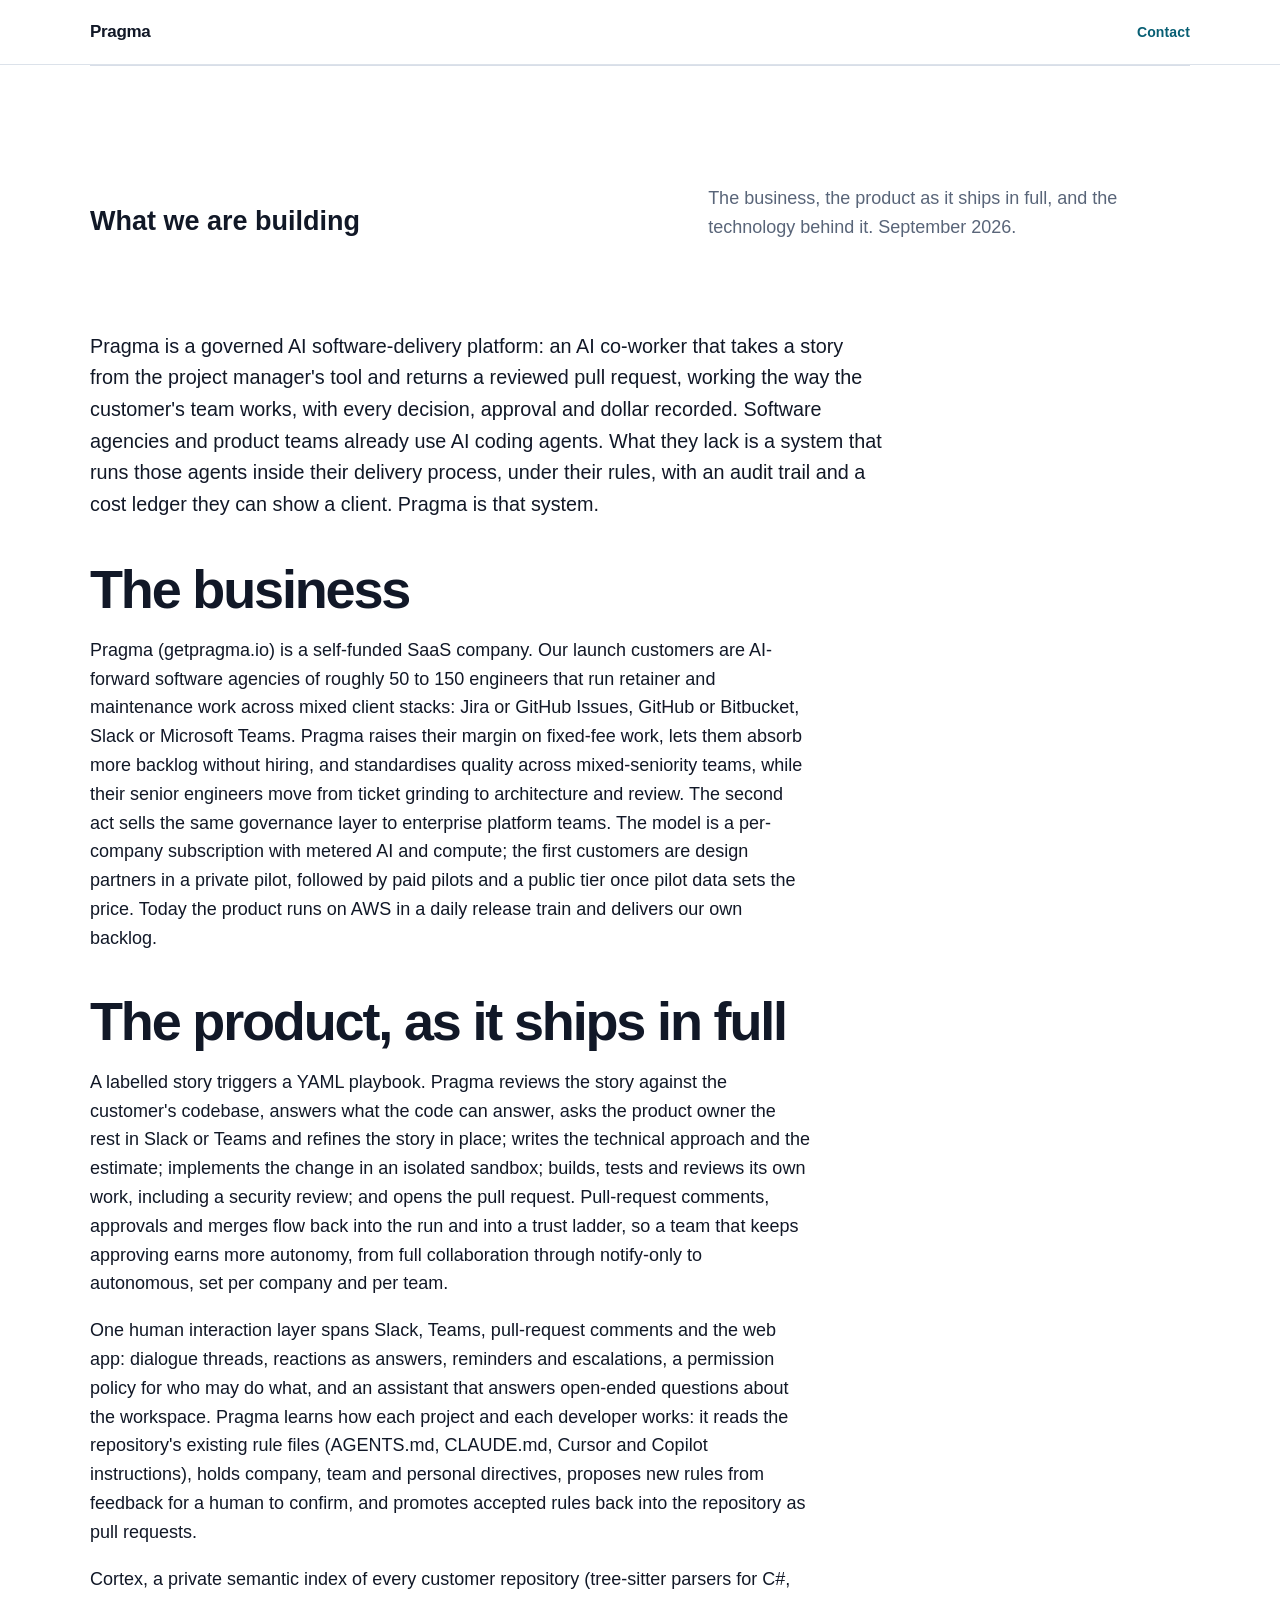
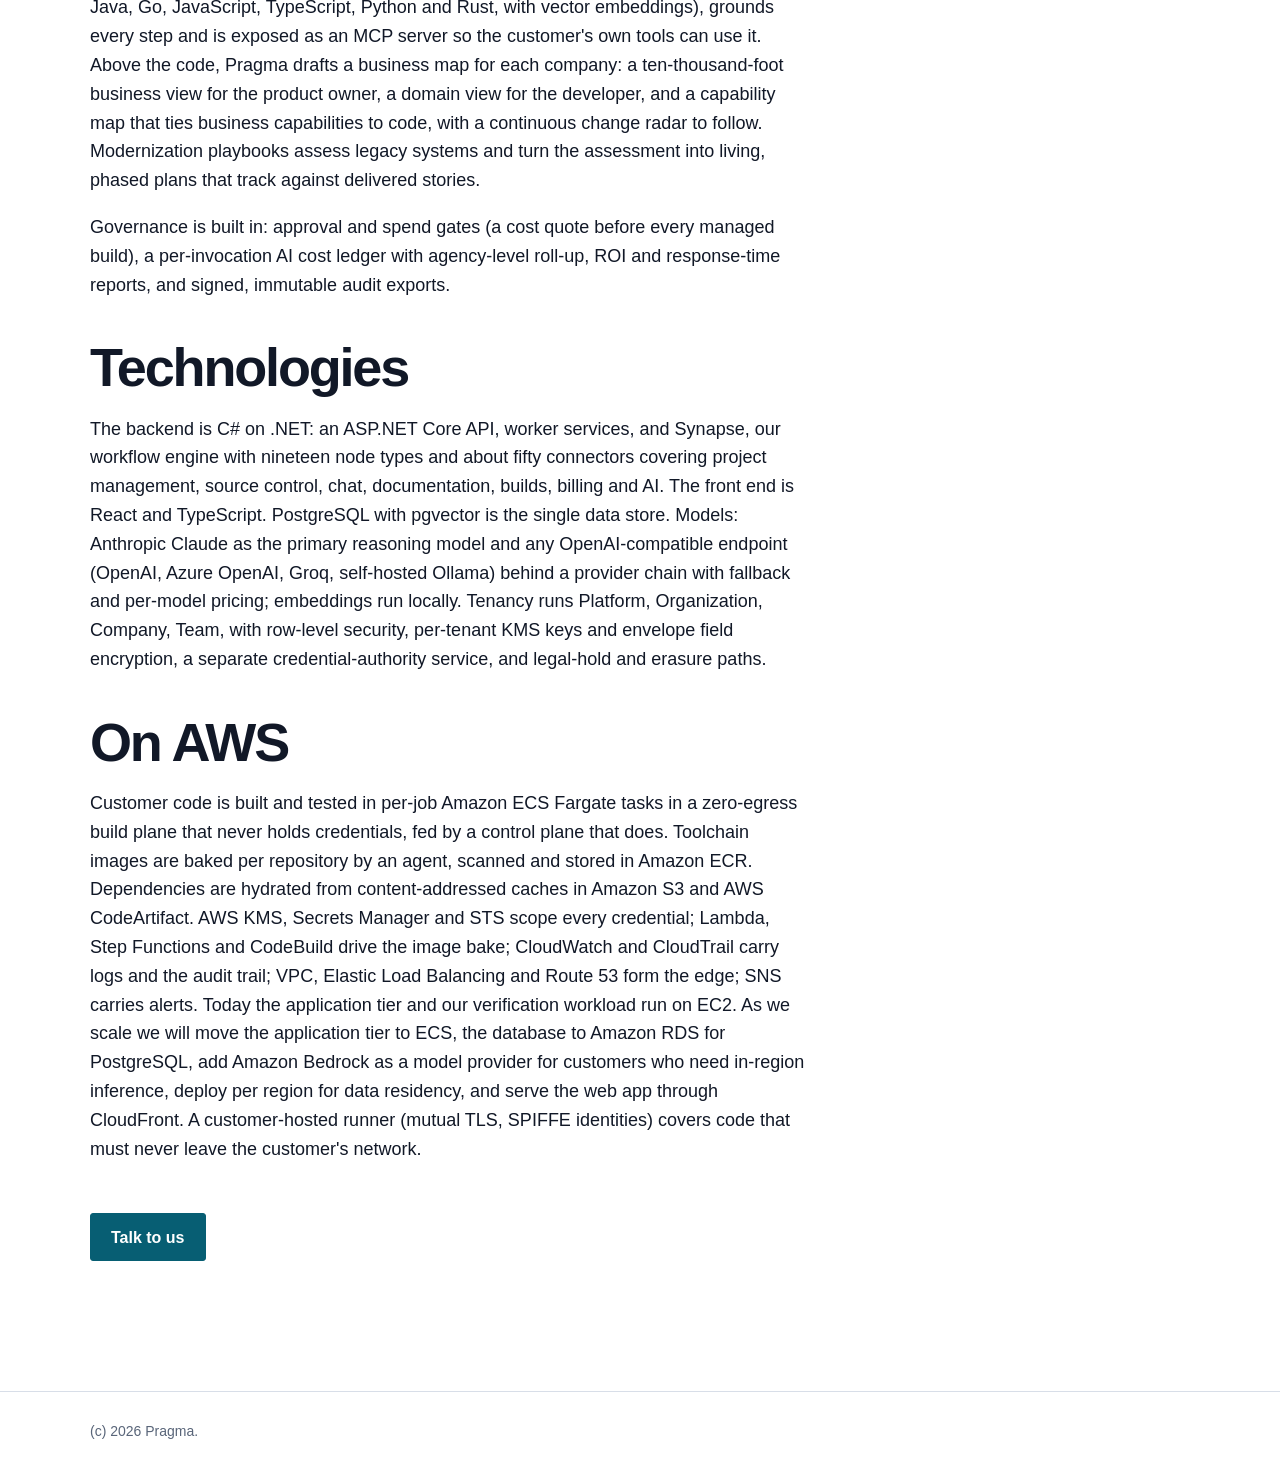
==== building/index.html @ c2a02f0b "building: the What we are building page (the full description linked from the AWS Activate applicati" ====
<!doctype html>
<html lang="en">
<head>
  <meta charset="utf-8">
  <meta name="viewport" content="width=device-width, initial-scale=1">
  <title>What we are building | Pragma</title>
  <meta name="description" content="Pragma is a governed AI software-delivery platform: an AI co-worker that turns a story into a reviewed pull request under your team's rules, with every decision, approval and dollar recorded.">
  <link rel="icon" href="../favicon.svg" type="image/svg+xml">
  <link rel="stylesheet" href="../styles.css?v=5">
  <style>
    .prose h2 { margin-top: 2.5rem; }
    .prose p { max-width: 72ch; line-height: 1.6; }
    .prose .lede { font-size: 1.1em; }
  </style>
</head>
<body>
  <a class="skip-link" href="#main">Skip to content</a>

  <header class="site-header">
    <div class="shell header-inner">
      <a class="wordmark" href="/" aria-label="Pragma home">Pragma</a>
      <a class="header-contact" href="/#contact">Contact</a>
    </div>
  </header>

  <main id="main">
    <section class="section shell prose" id="building" aria-labelledby="building-title">
      <div class="section-heading">
        <h1 id="building-title">What we are building</h1>
        <p>The business, the product as it ships in full, and the technology behind it. September 2026.</p>
      </div>

      <p class="lede">Pragma is a governed AI software-delivery platform: an AI co-worker that takes a story from the project manager's tool and returns a reviewed pull request, working the way the customer's team works, with every decision, approval and dollar recorded. Software agencies and product teams already use AI coding agents. What they lack is a system that runs those agents inside their delivery process, under their rules, with an audit trail and a cost ledger they can show a client. Pragma is that system.</p>

      <h2>The business</h2>
      <p>Pragma (getpragma.io) is a self-funded SaaS company. Our launch customers are AI-forward software agencies of roughly 50 to 150 engineers that run retainer and maintenance work across mixed client stacks: Jira or GitHub Issues, GitHub or Bitbucket, Slack or Microsoft Teams. Pragma raises their margin on fixed-fee work, lets them absorb more backlog without hiring, and standardises quality across mixed-seniority teams, while their senior engineers move from ticket grinding to architecture and review. The second act sells the same governance layer to enterprise platform teams. The model is a per-company subscription with metered AI and compute; the first customers are design partners in a private pilot, followed by paid pilots and a public tier once pilot data sets the price. Today the product runs on AWS in a daily release train and delivers our own backlog.</p>

      <h2>The product, as it ships in full</h2>
      <p>A labelled story triggers a YAML playbook. Pragma reviews the story against the customer's codebase, answers what the code can answer, asks the product owner the rest in Slack or Teams and refines the story in place; writes the technical approach and the estimate; implements the change in an isolated sandbox; builds, tests and reviews its own work, including a security review; and opens the pull request. Pull-request comments, approvals and merges flow back into the run and into a trust ladder, so a team that keeps approving earns more autonomy, from full collaboration through notify-only to autonomous, set per company and per team.</p>
      <p>One human interaction layer spans Slack, Teams, pull-request comments and the web app: dialogue threads, reactions as answers, reminders and escalations, a permission policy for who may do what, and an assistant that answers open-ended questions about the workspace. Pragma learns how each project and each developer works: it reads the repository's existing rule files (AGENTS.md, CLAUDE.md, Cursor and Copilot instructions), holds company, team and personal directives, proposes new rules from feedback for a human to confirm, and promotes accepted rules back into the repository as pull requests.</p>
      <p>Cortex, a private semantic index of every customer repository (tree-sitter parsers for C#, Java, Go, JavaScript, TypeScript, Python and Rust, with vector embeddings), grounds every step and is exposed as an MCP server so the customer's own tools can use it. Above the code, Pragma drafts a business map for each company: a ten-thousand-foot business view for the product owner, a domain view for the developer, and a capability map that ties business capabilities to code, with a continuous change radar to follow. Modernization playbooks assess legacy systems and turn the assessment into living, phased plans that track against delivered stories.</p>
      <p>Governance is built in: approval and spend gates (a cost quote before every managed build), a per-invocation AI cost ledger with agency-level roll-up, ROI and response-time reports, and signed, immutable audit exports.</p>

      <h2>Technologies</h2>
      <p>The backend is C# on .NET: an ASP.NET Core API, worker services, and Synapse, our workflow engine with nineteen node types and about fifty connectors covering project management, source control, chat, documentation, builds, billing and AI. The front end is React and TypeScript. PostgreSQL with pgvector is the single data store. Models: Anthropic Claude as the primary reasoning model and any OpenAI-compatible endpoint (OpenAI, Azure OpenAI, Groq, self-hosted Ollama) behind a provider chain with fallback and per-model pricing; embeddings run locally. Tenancy runs Platform, Organization, Company, Team, with row-level security, per-tenant KMS keys and envelope field encryption, a separate credential-authority service, and legal-hold and erasure paths.</p>

      <h2>On AWS</h2>
      <p>Customer code is built and tested in per-job Amazon ECS Fargate tasks in a zero-egress build plane that never holds credentials, fed by a control plane that does. Toolchain images are baked per repository by an agent, scanned and stored in Amazon ECR. Dependencies are hydrated from content-addressed caches in Amazon S3 and AWS CodeArtifact. AWS KMS, Secrets Manager and STS scope every credential; Lambda, Step Functions and CodeBuild drive the image bake; CloudWatch and CloudTrail carry logs and the audit trail; VPC, Elastic Load Balancing and Route 53 form the edge; SNS carries alerts. Today the application tier and our verification workload run on EC2. As we scale we will move the application tier to ECS, the database to Amazon RDS for PostgreSQL, add Amazon Bedrock as a model provider for customers who need in-region inference, deploy per region for data residency, and serve the web app through CloudFront. A customer-hosted runner (mutual TLS, SPIFFE identities) covers code that must never leave the customer's network.</p>

      <p><a class="primary-link" href="/#contact">Talk to us</a></p>
    </section>
  </main>

  <footer class="site-footer">
    <div class="shell">(c) 2026 Pragma.</div>
  </footer>
</body>
</html>
---- styles.css ----
:root {
  --ink: #111827;
  --muted: #596579;
  --line: #d8dee8;
  --line-strong: #aeb8c7;
  --paper: #ffffff;
  --quiet: #f7f9fb;
  --accent: #075e73;
  --accent-dark: #064b5c;
  --focus: #0d7490;
  --shell: 1100px;
}

*,
*::before,
*::after {
  box-sizing: border-box;
}

html {
  scroll-behavior: smooth;
}

body {
  margin: 0;
  color: var(--ink);
  background: var(--paper);
  font-family: -apple-system, BlinkMacSystemFont, "Segoe UI", Roboto, Helvetica, Arial, sans-serif;
  font-size: 18px;
  line-height: 1.62;
  text-rendering: optimizeLegibility;
  -webkit-font-smoothing: antialiased;
}

a {
  color: var(--accent);
  text-underline-offset: 0.22em;
  text-decoration-thickness: 1px;
}

a:hover {
  color: var(--accent-dark);
}

a:focus-visible {
  outline: 3px solid var(--focus);
  outline-offset: 4px;
  border-radius: 2px;
}

.skip-link {
  position: fixed;
  z-index: 100;
  top: 12px;
  left: 12px;
  padding: 8px 14px;
  color: white;
  background: var(--ink);
  transform: translateY(-160%);
}

.skip-link:focus {
  transform: translateY(0);
}

.shell {
  width: min(calc(100% - 40px), var(--shell));
  margin-inline: auto;
}

.site-header {
  position: sticky;
  z-index: 20;
  top: 0;
  border-bottom: 1px solid rgba(216, 222, 232, 0.88);
  background: rgba(255, 255, 255, 0.97);
}

.header-inner {
  min-height: 64px;
  display: flex;
  align-items: center;
  justify-content: space-between;
  gap: 24px;
}

.wordmark {
  color: var(--ink);
  font-size: 17px;
  font-weight: 750;
  letter-spacing: -0.02em;
  text-decoration: none;
}

.header-contact {
  font-size: 14px;
  font-weight: 650;
  letter-spacing: 0.01em;
  text-decoration: none;
}

.hero {
  min-height: 710px;
  display: grid;
  grid-template-columns: 0.7fr 2fr;
  gap: 64px;
  align-items: center;
  padding-block: 112px 104px;
}

.hero-name {
  align-self: start;
  padding-top: 20px;
  color: var(--accent);
  font-size: 15px;
  font-weight: 750;
  letter-spacing: 0.13em;
  text-transform: uppercase;
}

.hero-copy {
  max-width: 850px;
}

.hero h1 {
  max-width: 13ch;
  margin: 0;
  font-size: clamp(48px, 7.2vw, 88px);
  font-weight: 650;
  letter-spacing: -0.055em;
  line-height: 0.98;
}

.hero p {
  max-width: 710px;
  margin: 42px 0 0;
  color: var(--muted);
  font-size: 20px;
  line-height: 1.55;
}

.primary-link {
  display: inline-flex;
  align-items: center;
  justify-content: center;
  min-height: 48px;
  margin-top: 32px;
  padding: 10px 20px;
  color: white;
  border: 1px solid var(--accent);
  border-radius: 3px;
  background: var(--accent);
  font-size: 16px;
  font-weight: 700;
  text-decoration: none;
}

.primary-link:hover {
  color: white;
  border-color: var(--accent-dark);
  background: var(--accent-dark);
}

.section {
  padding-block: 112px;
  border-top: 1px solid var(--line);
}

.section-heading {
  display: grid;
  grid-template-columns: 1.15fr 1fr;
  gap: 64px;
  margin-bottom: 64px;
  align-items: start;
}

h2 {
  margin: 0;
  font-size: clamp(34px, 4.4vw, 54px);
  font-weight: 650;
  letter-spacing: -0.04em;
  line-height: 1.06;
}

.section-heading p {
  max-width: 560px;
  margin: 6px 0 0;
  color: var(--muted);
}

.business-context {
  display: grid;
  grid-template-columns: 1.15fr 1fr;
  gap: 64px;
  margin-bottom: 72px;
  padding-block: 32px;
  border-top: 1px solid var(--line);
  border-bottom: 1px solid var(--line);
}

.business-context h3,
.trust-block h3 {
  max-width: 420px;
  margin: 0;
  font-size: 28px;
  font-weight: 680;
  letter-spacing: -0.025em;
  line-height: 1.2;
}

.business-context p {
  margin: 0;
  color: var(--muted);
}

.business-context p + p {
  margin-top: 16px;
}

.walkthrough {
  margin: 0;
  padding: 0;
  list-style: none;
  border-bottom: 1px solid var(--line);
}

.walkthrough li {
  display: grid;
  grid-template-columns: 88px minmax(0, 1fr);
  gap: 24px;
  padding-block: 34px;
  border-top: 1px solid var(--line);
}

.step-number,
.outcome-grid article > span {
  color: var(--accent);
  font-size: 13px;
  font-weight: 750;
  letter-spacing: 0.12em;
}

.walkthrough h3,
.mode-grid h3,
.outcome-grid h3 {
  margin: 0;
  font-size: 22px;
  font-weight: 680;
  letter-spacing: -0.02em;
  line-height: 1.25;
}

.walkthrough p {
  max-width: 830px;
  margin: 10px 0 0;
  color: var(--muted);
}

.diagram-shell {
  margin: 88px 0 0;
  padding: 28px 28px 18px;
  border: 1px solid var(--line);
  background: var(--paper);
}

.diagram-shell-compact {
  margin-top: 72px;
}

.diagram {
  display: block;
  width: 100%;
  height: auto;
  margin-inline: auto;
}

.diagram-a {
  max-width: 900px;
}

.diagram-b {
  max-width: 900px;
}

.diagram-shell figcaption {
  padding-top: 14px;
  color: var(--muted);
  border-top: 1px solid var(--line);
  font-size: 13px;
  font-weight: 700;
  letter-spacing: 0.1em;
  text-transform: uppercase;
}

.svg-lane,
.svg-arrow-label,
.svg-label,
.svg-sub-label {
  font-family: -apple-system, BlinkMacSystemFont, "Segoe UI", Roboto, Helvetica, Arial, sans-serif;
}

.svg-lane {
  fill: var(--muted);
  font-size: 15px;
  font-weight: 750;
  letter-spacing: 0.12em;
}

.svg-divider {
  stroke: var(--line);
  stroke-width: 1;
}

.svg-box {
  stroke: var(--line-strong);
  stroke-width: 1.5;
}

.svg-tool {
  fill: var(--quiet);
}

.svg-card {
  fill: var(--paper);
  stroke: var(--line-strong);
  stroke-width: 1.5;
}

.svg-card-band {
  fill: var(--quiet);
}

.svg-card-rule {
  stroke: var(--line);
  stroke-width: 1;
}

.svg-card-heading,
.svg-card-copy,
.svg-card-footer {
  font-family: -apple-system, BlinkMacSystemFont, "Segoe UI", Roboto, Helvetica, Arial, sans-serif;
}

.svg-card-heading {
  fill: var(--muted);
  font-size: 11px;
  font-weight: 750;
  letter-spacing: 0.11em;
}

.svg-card-copy {
  fill: var(--ink);
  font-size: 13px;
  font-weight: 600;
}

.svg-card-footer {
  fill: var(--muted);
  font-size: 11.5px;
  font-weight: 650;
}

.svg-flow-box {
  fill: white;
}

.svg-terminal {
  fill: #eaf4f5;
  stroke: var(--accent);
}

.svg-stop {
  fill: white;
  stroke: var(--line-strong);
}

.svg-label {
  fill: var(--ink);
  font-size: 21px;
  font-weight: 650;
}

.svg-sub-label {
  fill: var(--muted);
  font-size: 16px;
}

.svg-arrow {
  fill: none;
  stroke: var(--accent);
  stroke-width: 2;
}

.svg-arrow-return {
  stroke-dasharray: 5 5;
}

.svg-arrow-head {
  fill: var(--accent);
}

.svg-arrow-label {
  fill: var(--muted);
  font-size: 14px;
  font-weight: 600;
}

.diagram-a .svg-label {
  font-size: 18px;
}

.diagram-a .svg-arrow-label {
  fill: var(--ink);
  font-size: 11.5px;
  font-weight: 650;
}

.svg-connector-label-bg {
  fill: var(--paper);
}

.diagram-mobile-list {
  width: 100%;
  margin: 0 auto;
  padding: 0;
  color: var(--ink);
  counter-reset: delivery-step;
  list-style: none;
}

.diagram-mobile-list li {
  display: grid;
  grid-template-columns: 32px minmax(0, 1fr);
  gap: 12px;
  padding: 18px 8px;
  border-top: 1px solid var(--line);
  counter-increment: delivery-step;
  font-size: 16px;
  font-weight: 650;
  line-height: 1.4;
}

.diagram-mobile-list li:last-child {
  border-bottom: 1px solid var(--line);
}

.diagram-mobile-list li::before {
  color: var(--accent);
  content: counter(delivery-step, decimal-leading-zero);
  font-size: 11px;
  font-weight: 750;
  letter-spacing: 0.08em;
  line-height: 2;
}

.diagram-mobile-note {
  margin: 20px 8px 4px;
  color: var(--muted);
  font-size: 14px;
  line-height: 1.5;
}

.mode-grid {
  display: grid;
  grid-template-columns: repeat(3, 1fr);
  gap: 32px;
}

.mode-grid article {
  padding-top: 24px;
  border-top: 3px solid var(--accent);
}

.mode-grid p {
  margin: 14px 0 0;
  color: var(--muted);
}

.control-copy {
  display: grid;
  grid-template-columns: repeat(2, 1fr);
  gap: 0 48px;
  margin-top: 72px;
  border-bottom: 1px solid var(--line);
}

.control-copy p {
  margin: 0;
  padding: 24px 0;
  border-top: 1px solid var(--line);
}

.trust-block {
  display: grid;
  grid-template-columns: 0.8fr 2fr;
  gap: 64px;
  margin-top: 72px;
  padding-top: 40px;
  border-top: 1px solid var(--line);
}

.trust-grid {
  display: grid;
  grid-template-columns: repeat(2, minmax(0, 1fr));
  gap: 0 40px;
}

.trust-grid p {
  margin: 0;
  padding: 0 0 24px;
  color: var(--muted);
  font-size: 16px;
}

.outcome-grid {
  display: grid;
  grid-template-columns: repeat(3, 1fr);
  border-top: 1px solid var(--line);
  border-left: 1px solid var(--line);
}

.outcome-grid article {
  min-height: 300px;
  padding: 28px;
  border-right: 1px solid var(--line);
  border-bottom: 1px solid var(--line);
}

.outcome-grid h3 {
  margin-top: 44px;
}

.outcome-grid p {
  margin: 16px 0 0;
  color: var(--muted);
  font-size: 16px;
  line-height: 1.6;
}

.audience {
  display: grid;
  grid-template-columns: 1.15fr 1fr;
  gap: 64px;
  align-items: start;
}

.audience p {
  max-width: 560px;
  margin: 6px 0 0;
  color: var(--muted);
  font-size: 21px;
}

.contact {
  padding-block: 120px 112px;
  border-top: 1px solid var(--line);
}

.contact a {
  display: inline-block;
  margin-top: 48px;
  font-size: clamp(32px, 5vw, 64px);
  font-weight: 650;
  letter-spacing: -0.04em;
  line-height: 1.1;
}

.contact p {
  margin: 32px 0 0;
  color: var(--muted);
}

.site-footer {
  padding-block: 28px;
  color: var(--muted);
  border-top: 1px solid var(--line);
  font-size: 14px;
}

@media (max-width: 820px) {
  .hero {
    min-height: auto;
    grid-template-columns: 1fr;
    gap: 28px;
    padding-block: 88px;
  }

  .hero-name {
    padding-top: 0;
  }

  .section,
  .contact {
    padding-block: 88px;
  }

  .section-heading,
  .audience,
  .business-context,
  .trust-block {
    grid-template-columns: 1fr;
    gap: 24px;
  }

  .mode-grid,
  .outcome-grid,
  .trust-grid {
    grid-template-columns: 1fr;
  }

  .outcome-grid article {
    min-height: auto;
  }
}

@media (max-width: 560px) {
  body {
    font-size: 17px;
  }

  .shell {
    width: min(calc(100% - 32px), var(--shell));
  }

  .header-inner {
    min-height: 56px;
  }

  .header-contact {
    font-size: 13px;
  }

  .hero {
    padding-block: 72px 80px;
  }

  .hero h1 {
    font-size: clamp(46px, 14vw, 64px);
  }

  .hero p {
    margin-top: 32px;
    font-size: 18px;
  }

  .section,
  .contact {
    padding-block: 72px;
  }

  .section-heading {
    margin-bottom: 48px;
  }

  .business-context {
    margin-bottom: 56px;
    padding-block: 28px;
  }

  .business-context h3,
  .trust-block h3 {
    font-size: 24px;
  }

  .walkthrough li {
    grid-template-columns: 48px minmax(0, 1fr);
    gap: 12px;
    padding-block: 28px;
  }

  .walkthrough h3 {
    font-size: 20px;
  }

  .diagram-shell {
    width: 100vw;
    margin-left: calc(50% - 50vw);
    padding: 18px 8px 14px;
    border-right: 0;
    border-left: 0;
  }

  .diagram .svg-label {
    font-size: 29px;
  }

  .diagram .svg-sub-label {
    font-size: 24px;
  }

  .diagram .svg-arrow-label {
    font-size: 23px;
  }

  .diagram .svg-lane {
    font-size: 22px;
  }

  .mode-grid {
    gap: 40px;
  }

  .control-copy {
    grid-template-columns: 1fr;
    margin-top: 56px;
  }

  .trust-block {
    margin-top: 56px;
    padding-top: 32px;
  }

  .outcome-grid article {
    padding: 24px;
  }

  .outcome-grid h3 {
    margin-top: 28px;
  }

  .contact a {
    font-size: clamp(27px, 8.5vw, 42px);
  }
}

@media (prefers-reduced-motion: reduce) {
  html {
    scroll-behavior: auto;
  }
}

/* Connectors: grouped by capability, badged by status */
.connector-grid {
  display: grid;
  grid-template-columns: 1fr;
  border-top: 1px solid var(--line);
  border-left: 1px solid var(--line);
}

.connector-grid article {
  padding: 24px;
  border-right: 1px solid var(--line);
  border-bottom: 1px solid var(--line);
}

/* Rows line up across the cards: heading, description, list and note share one set of row tracks. */
@supports (grid-template-rows: subgrid) {
  .connector-grid article {
    display: grid;
    grid-template-rows: subgrid;
    grid-row: span 4;
    align-content: start;
  }
}

.connector-grid h3 {
  margin: 0;
  font-size: 20px;
  font-weight: 680;
  letter-spacing: -0.02em;
  line-height: 1.25;
}

.connector-grid article > p {
  margin: 8px 0 0;
  color: var(--muted);
  min-height: 4.6em; /* three lines: the fallback alignment where subgrid is unsupported */
}

.connector-list {
  list-style: none;
  margin: 18px 0 0;
  padding: 0;
}

.connector-list li {
  display: flex;
  align-items: center;
  justify-content: space-between;
  gap: 10px;
  min-height: 46px;
  padding: 8px 0;
  border-top: 1px solid var(--line);
  font-size: 16px;
  font-weight: 600;
}

.connector-list li > span {
  white-space: nowrap;
}

.badge {
  display: inline-block;
  font-style: normal;
  font-size: 11px;
  font-weight: 750;
  letter-spacing: 0.08em;
  text-transform: uppercase;
  padding: 2px 7px;
  border: 1px solid var(--line-strong);
  border-radius: 2px;
  color: var(--muted);
  white-space: nowrap;
}

.badge-live {
  color: var(--accent);
  border-color: var(--accent);
}

.connector-note {
  margin: 14px 0 0;
  font-size: 13px;
  color: var(--muted);
  min-height: 0;
}

@media (min-width: 700px) {
  .connector-grid { grid-template-columns: repeat(2, 1fr); }
}

@media (min-width: 1000px) {
  .connector-grid { grid-template-columns: repeat(4, 1fr); }
}
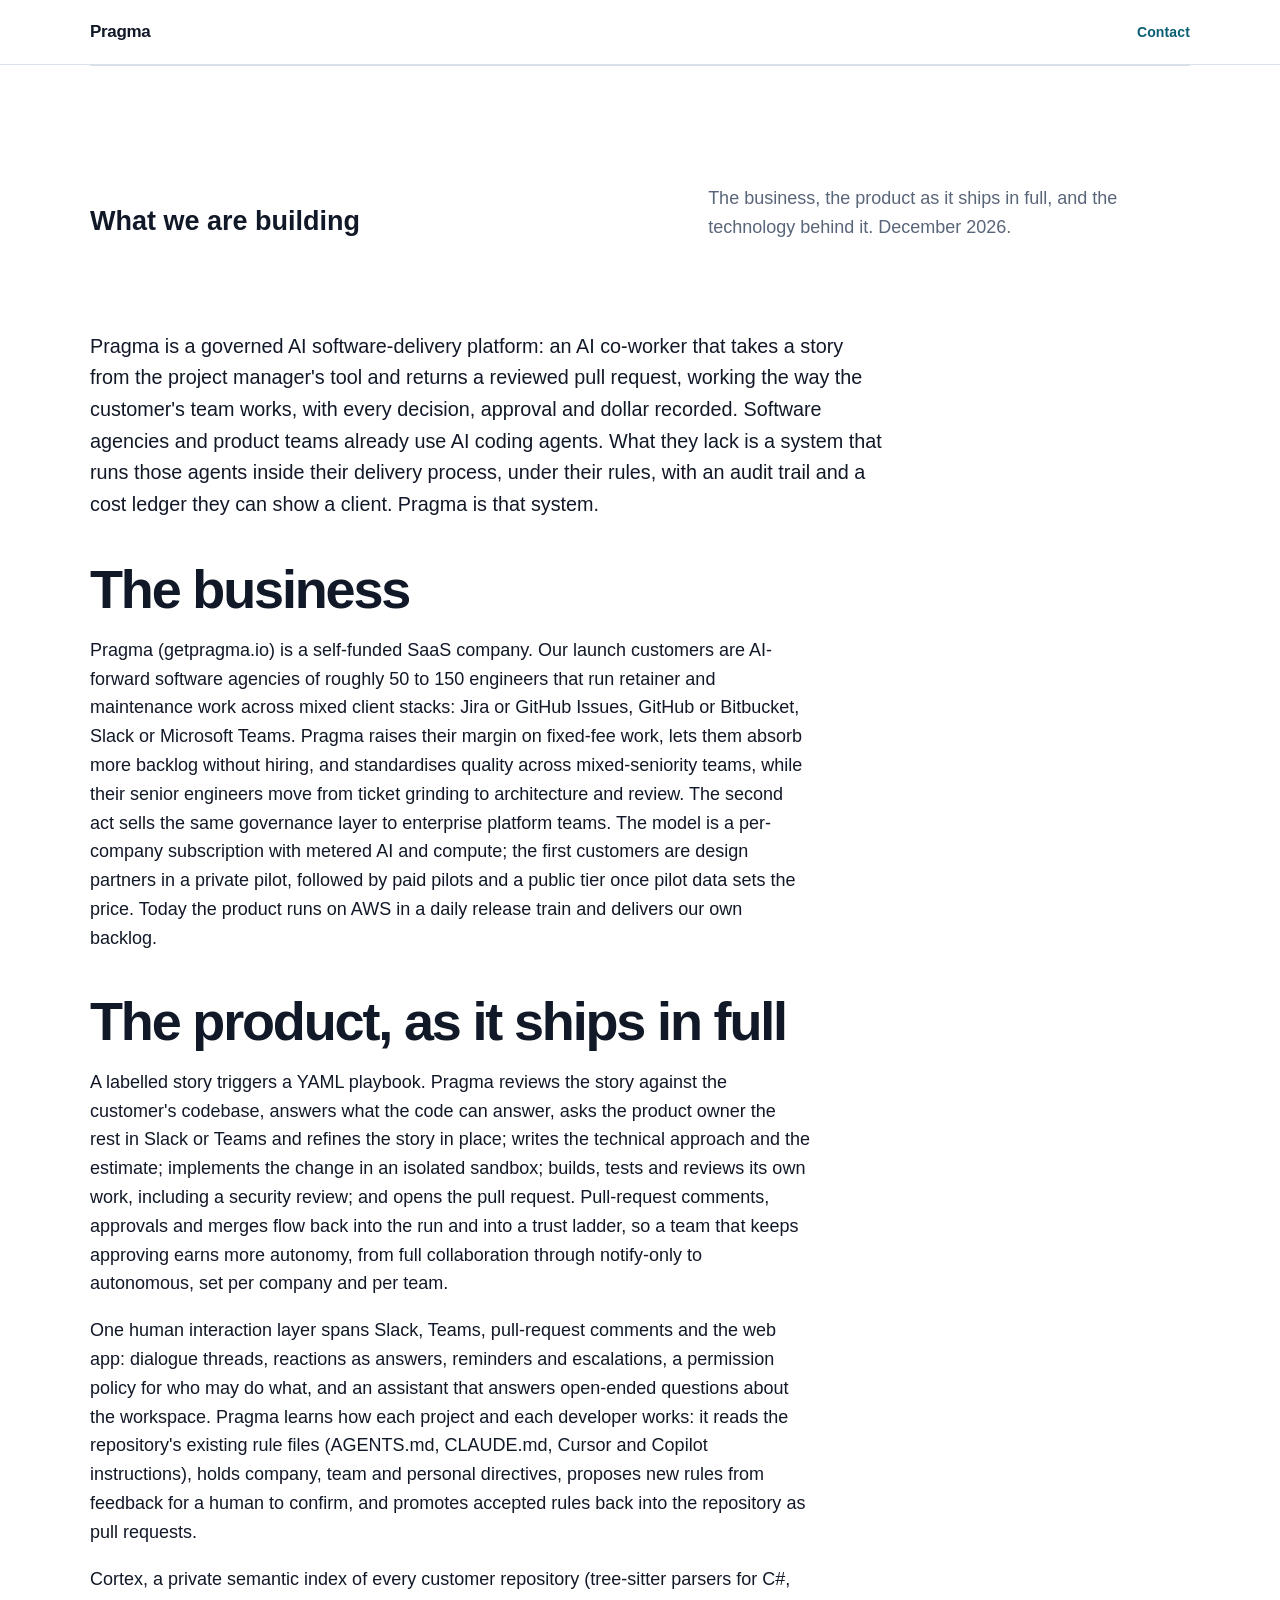
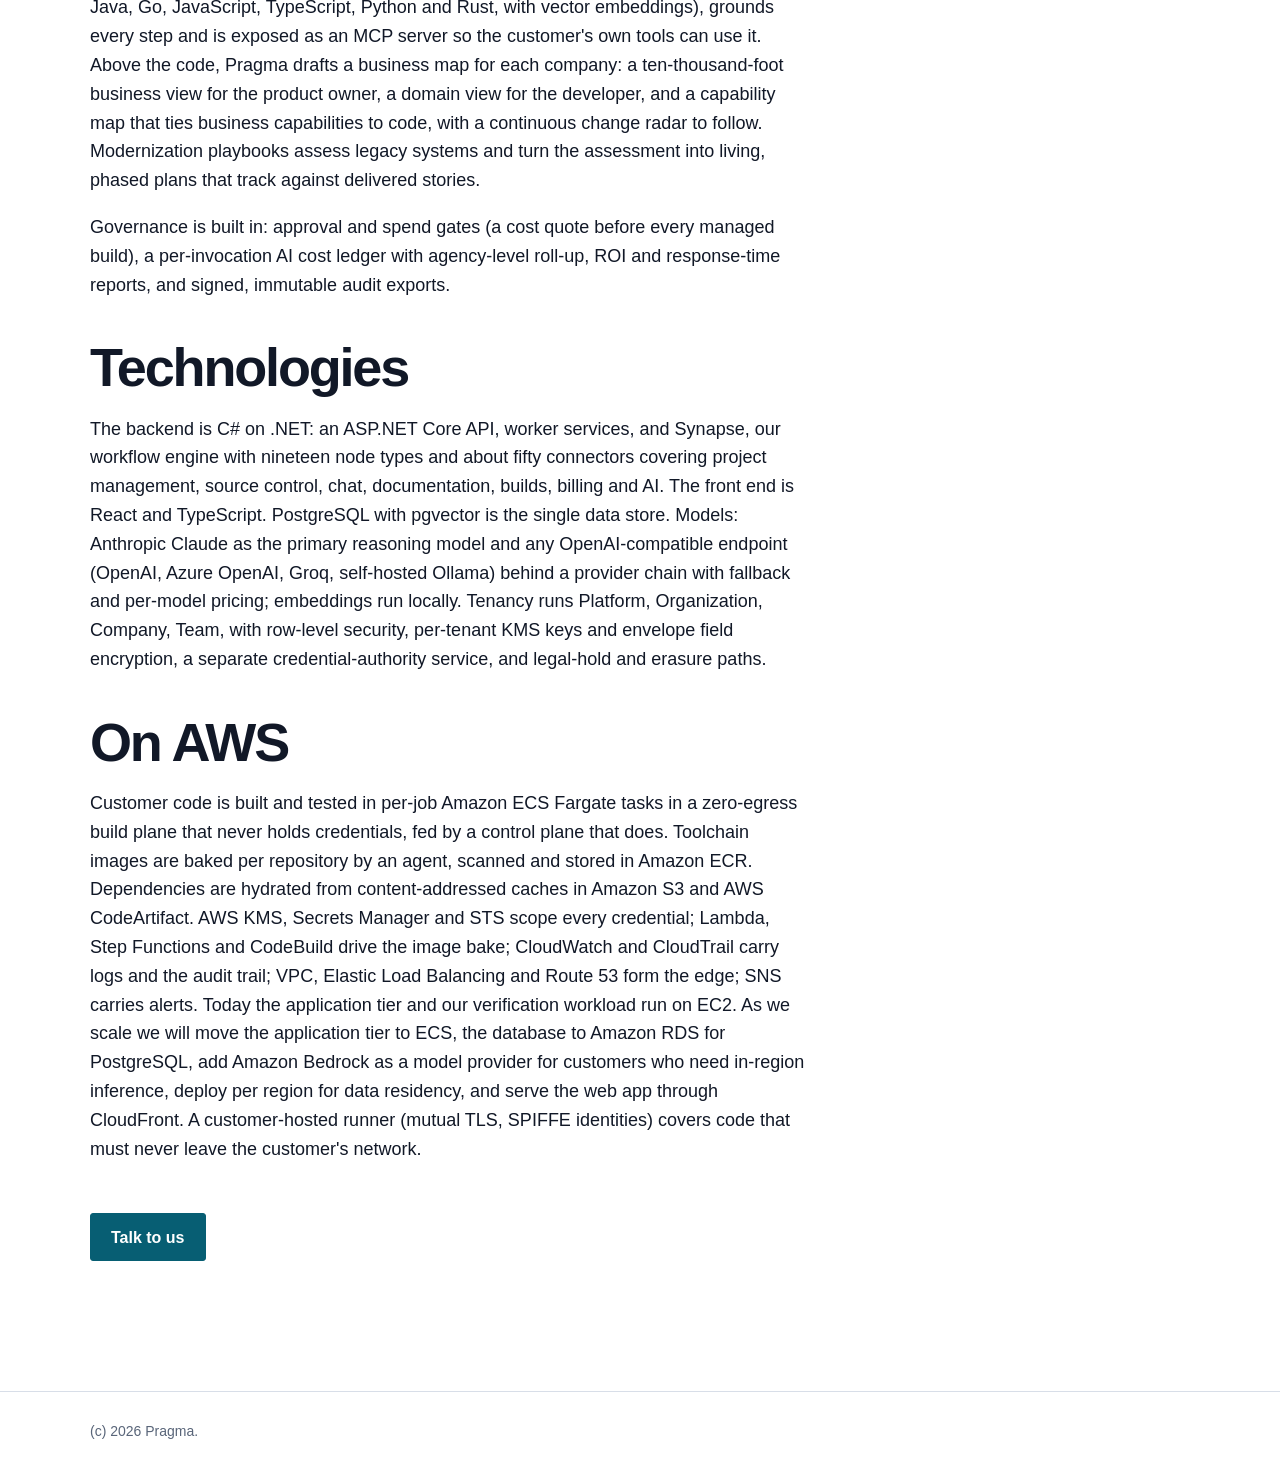
==== commit a8f44f3e: "building: the description is dated December 2026, after the pilot feedback" ====
--- a/building/index.html
+++ b/building/index.html
@@ -27,7 +27,7 @@
     <section class="section shell prose" id="building" aria-labelledby="building-title">
       <div class="section-heading">
         <h1 id="building-title">What we are building</h1>
-        <p>The business, the product as it ships in full, and the technology behind it. September 2026.</p>
+        <p>The business, the product as it ships in full, and the technology behind it. December 2026.</p>
       </div>
 
       <p class="lede">Pragma is a governed AI software-delivery platform: an AI co-worker that takes a story from the project manager's tool and returns a reviewed pull request, working the way the customer's team works, with every decision, approval and dollar recorded. Software agencies and product teams already use AI coding agents. What they lack is a system that runs those agents inside their delivery process, under their rules, with an audit trail and a cost ledger they can show a client. Pragma is that system.</p>
